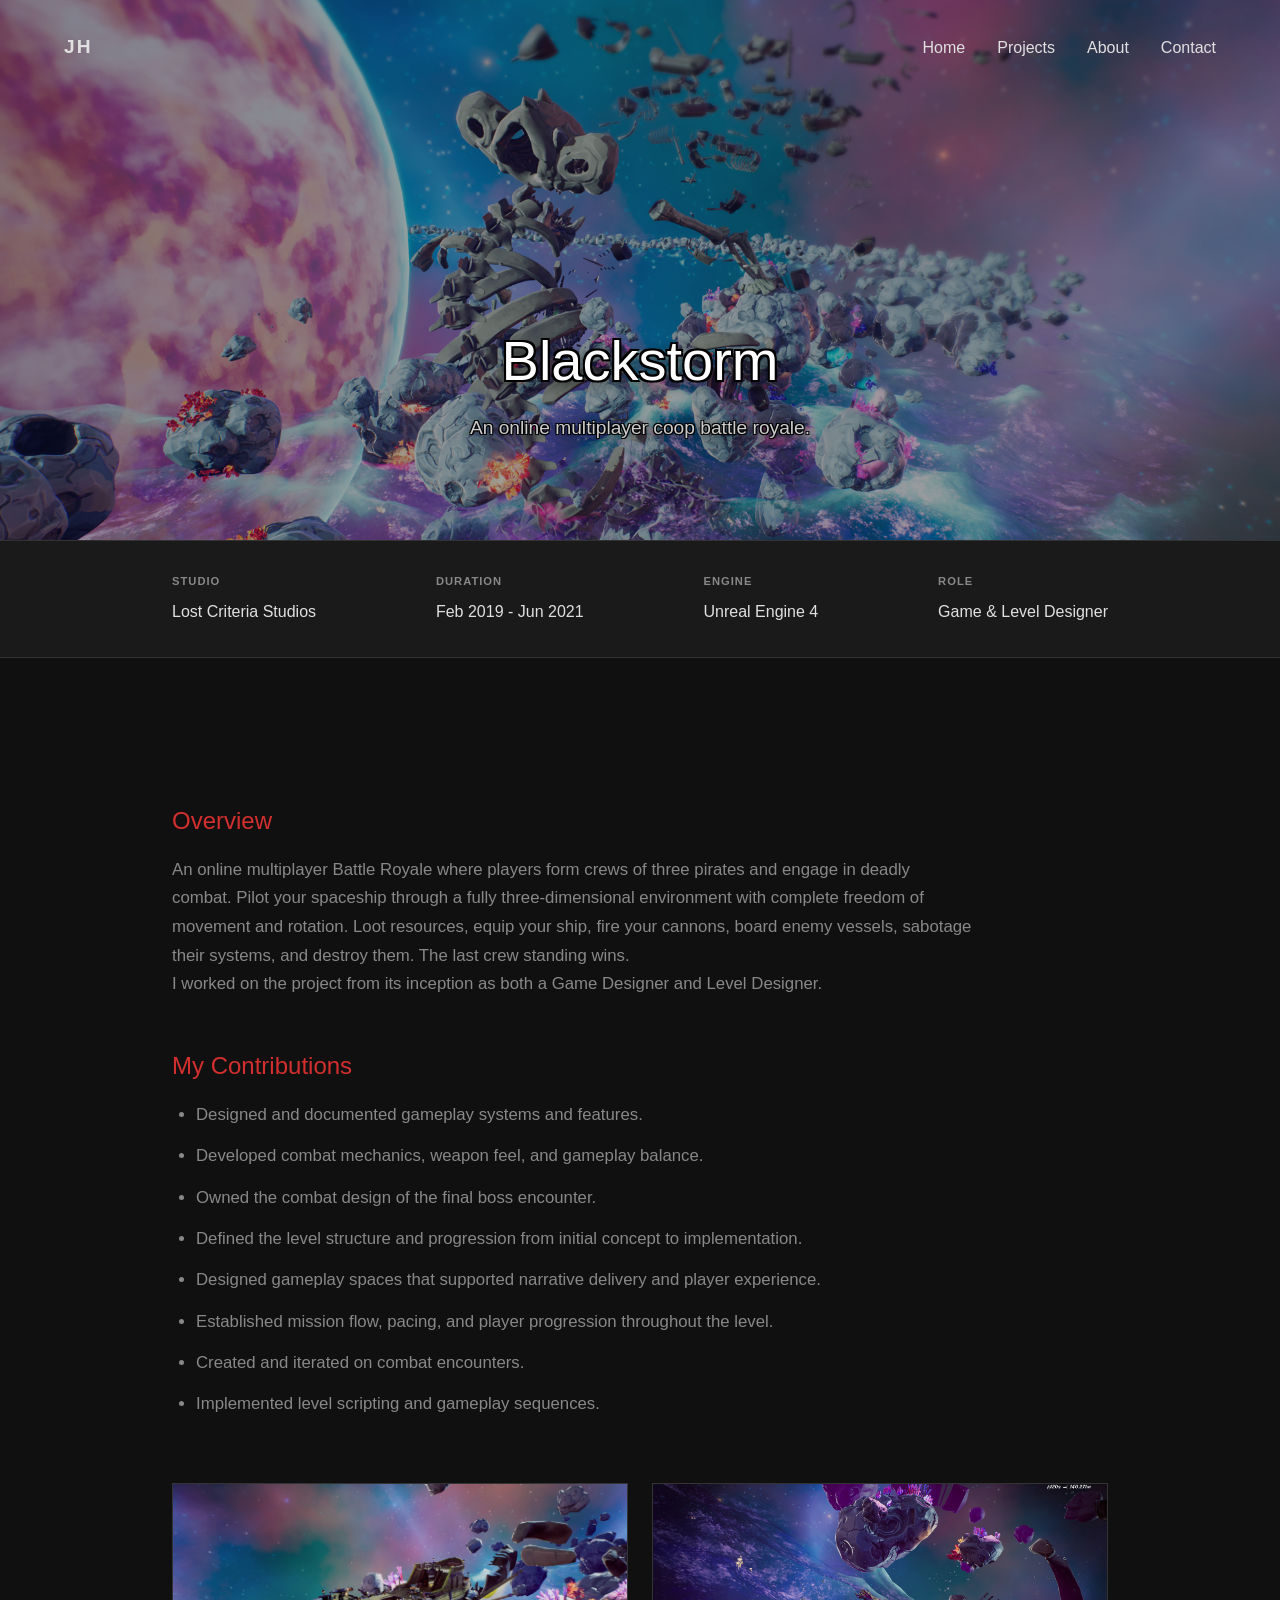
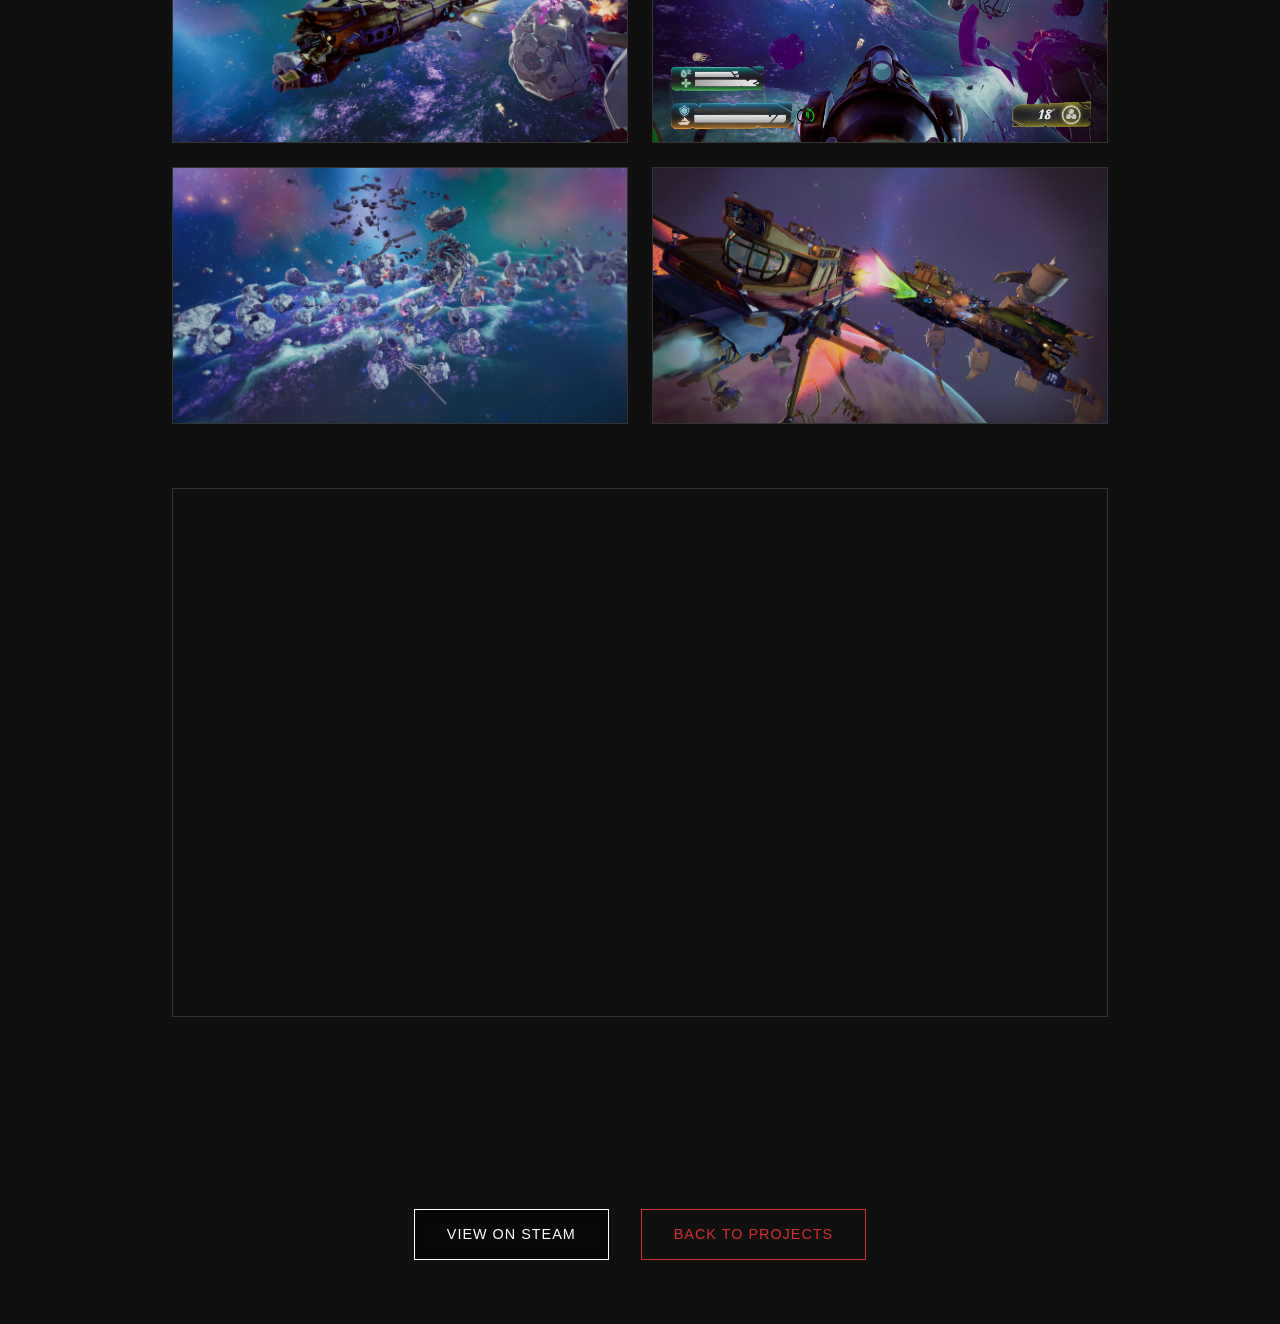
==== blackstorm.html @ 73500da4 "Update blackstorm.html" ====
<!DOCTYPE html>
<html lang="en">
<head>
    <meta charset="UTF-8">
    <meta name="viewport" content="width=device-width, initial-scale=1.0">
    <title>Blackstorm | Juan Hidalgo</title>
    <link rel="stylesheet" href="css/style.css">
    <style>
        /* Correcciones Nav en proyectos */
        .project-navbar { background: transparent; backdrop-filter: none; }
        .project-navbar.scrolled { background: rgba(16, 16, 16, 0.9); backdrop-filter: blur(10px); }

       /* Hero con Imagen de Fondo (Alineado Abajo) */
        .project-hero { 
            position: relative;
            height: 60vh;
            display: flex;
            align-items: flex-end; /* Lo alinea hacia abajo */
            justify-content: center;
            text-align: center;
            padding-bottom: 4rem; /* Separación desde el borde inferior */
            background-size: cover;
            background-position: center;
            background-repeat: no-repeat;
        }
        
        .image-overlay {
            position: absolute;
            top: 0;
            left: 0;
            width: 100%;
            height: 100%;
            background-color: rgba(16, 16, 16, 0.4); /* He bajado la oscuridad para ver mejor la foto */
            z-index: 1;
        }
        
        .hero-content-project {
            position: relative;
            z-index: 2; 
        }
        
        /* Título Gigante con Outline Negro */
        .hero-content-project h1 { 
            font-size: 5rem; /* Tamaño ampliado */
            font-weight: 300; 
            margin-bottom: 0.5rem; 
            color: #ffffff;
            /* Efecto outline solido + sombra difuminada */
            text-shadow: 
                -2px -2px 0 #000,  
                 2px -2px 0 #000,
                -2px  2px 0 #000,
                 2px  2px 0 #000,
                 0px  4px 15px rgba(0,0,0,0.8);
        }
        
        .hero-content-project p {
            font-size: 1.3rem;
            color: #e0e0e0;
            margin-bottom: 2rem; /* Espacio para el botón de Steam */
            text-shadow: 
                -1px -1px 0 #000,  
                 1px -1px 0 #000,
                -1px  1px 0 #000,
                 1px  1px 0 #000,
                 0px  2px 10px rgba(0,0,0,0.8);
        }



        .hero-content-project h1 { 
            font-size: 3.5rem; 
            font-weight: 300; 
            margin-bottom: 0.5rem; 
            color: #ffffff;
        }

        .hero-content-project p {
            font-size: 1.2rem;
            color: #cccccc;
        }

        /* Barra de Metadatos (Gris claro) */
        .metadata-bar {
            background-color: var(--bg-card); /* Gris más claro definido en tu CSS principal */
            border-top: 1px solid #333;
            border-bottom: 1px solid #333;
            padding: 2rem 0;
        }

        .meta-grid { 
            display: flex; 
            justify-content: space-between; 
            flex-wrap: wrap; 
            text-align: left;
        }

        .meta-item h6 { 
            color: var(--text-muted); 
            text-transform: uppercase; 
            font-size: 0.7rem; 
            letter-spacing: 1px; 
            margin-bottom: 0.5rem; 
        }

        .meta-item p { 
            font-size: 1rem; 
            color: var(--text-main); 
        }

        /* Área de Contenido (Fondo Oscuro) */
        .project-content {
            background-color: var(--bg-dark); /* Devuelve la oscuridad total */
            padding: 6rem 0;
        }

        .project-content h3 { 
            color: var(--accent-red); 
            margin-top: 3rem; 
            margin-bottom: 1rem; 
            font-size: 1.5rem;
            font-weight: 400;
        }

        .project-content p, .project-content ul {
            color: var(--text-muted);
            font-size: 1.05rem;
            line-height: 1.7;
            max-width: 800px;
        }

        .project-content ul {
            margin-left: 1.5rem;
            margin-bottom: 2rem;
        }

        .project-content li {
            margin-bottom: 0.8rem;
        }
        
        /* Botón de Steam Integrado en la estética */
        .btn-steam {
            display: inline-block;
            background-color: transparent; 
            color: #fff;
            padding: 0.8rem 2rem;
            text-transform: uppercase;
            font-size: 0.9rem;
            letter-spacing: 1px;
            border: 1px solid #ffffff;
            background: rgba(0, 0, 0, 0.5); /* Fondo semitransparente oscuro */
            backdrop-filter: blur(4px);
            transition: all 0.3s ease;
        }
        .btn-steam:hover {
            background-color: #fff;
            color: #000;
        }
        
        /* Galería de 4 imágenes */
        .project-gallery {
            display: grid;
            grid-template-columns: repeat(2, 1fr); /* 2 columnas */
            gap: 1.5rem; /* Espacio entre fotos */
            margin: 4rem 0; /* Separación con el resto del contenido */
        }
        .project-gallery img {
            width: 100%;
            height: 100%;
            object-fit: cover;
            display: block;
        }
        
        /* Contenedor de Video YouTube Universal */
        .responsive-video {
            position: relative;
            padding-bottom: 56.25%; /* Mantiene el aspect ratio 16:9 */
            height: 0;
            overflow: hidden;
            margin-bottom: 2rem;
        }
        .responsive-video iframe {
            position: absolute;
            top: 0;
            left: 0;
            width: 100%;
            height: 100%;
            border: 0;
        }

        /* Marco rojo fino en galería e imágenes */
        .gallery-item {
            position: relative;
            cursor: pointer;
            overflow: hidden;
            border: 1.5px solid #333;
            display: block;
        }
        .gallery-item img {
            width: 100%;
            height: 100%;
            object-fit: cover;
            display: block;
            transition: transform 0.35s ease, filter 0.35s ease;
            filter: brightness(0.9);
        }
        .gallery-item:hover img {
            transform: scale(1.04);
            filter: brightness(1.05);
        }
        .gallery-item .zoom-hint {
            position: absolute;
            bottom: 0; left: 0; right: 0;
            background: linear-gradient(transparent, rgba(0,0,0,0.65));
            color: #fff;
            font-size: 0.75rem;
            letter-spacing: 1px;
            text-transform: uppercase;
            padding: 1.2rem 0.8rem 0.5rem;
            opacity: 0;
            transition: opacity 0.3s;
            pointer-events: none;
        }
        .gallery-item:hover .zoom-hint { opacity: 1; }
        
        /* Marco rojo en el vídeo */
        .responsive-video {
            border: 1.5px solid #333;
        }
        
        /* Lightbox */
        .lightbox-overlay {
            display: none;
            position: fixed;
            inset: 0;
            background: rgba(0,0,0,0.92);
            z-index: 9999;
            align-items: center;
            justify-content: center;
            cursor: zoom-out;
            animation: fadeIn 0.2s ease;
        }
        .lightbox-overlay.active { display: flex; }
        @keyframes fadeIn { from { opacity: 0; } to { opacity: 1; } }
        
        .lightbox-inner {
            position: relative;
            width: 80vw;          /* Ancho fijo */
            height: 80vh;         /* Alto fijo */
            border: 1.5px solid #333;
            cursor: default;
        }
        .lightbox-inner img {
            display: block;
            width: 100%;
            height: 100%;
            object-fit: contain;  /* Se adapta sin deformarse */
        }
        .lightbox-close {
            position: absolute;
            top: -18px; right: -18px;
            width: 36px; height: 36px;
            background: #333;
            color: #fff;
            border: none;
            font-size: 1.1rem;
            cursor: pointer;
            display: flex; align-items: center; justify-content: center;
        }
        .lightbox-close:hover { background: #e74c3c; }
        .lightbox-nav {
            position: absolute;
            top: 50%; transform: translateY(-50%);
            background: rgba(50,50,50,0.8);
            color: #fff;
            border: none;
            width: 40px; height: 60px;
            font-size: 1.3rem;
            cursor: pointer;
            display: flex; align-items: center; justify-content: center;
            transition: background 0.2s;
        }
        .lightbox-nav:hover { background: #c0392b; }
        .lightbox-prev { left: -50px; }
        .lightbox-next { right: -50px; }
        .lightbox-counter {
            position: absolute;
            bottom: -28px; left: 0; right: 0;
            text-align: center;
            color: #888;
            font-size: 0.78rem;
            letter-spacing: 1px;
            text-transform: uppercase;
        }

        /* Agrupación de botones al final del proyecto */
        .project-footer-links {
            display: flex;
            justify-content: center;
            gap: 2rem;
            flex-wrap: wrap; /* En móviles se pondrán uno encima del otro si no caben */
        }

        
        /* Modificación para móviles */
        @media (max-width: 768px) {
            .hero-content-project h1 { 
                font-size: 3rem; 
            }
            .project-gallery { 
                grid-template-columns: 1fr; /* 1 foto por fila en el móvil */
            }
        }

        
    </style>
</head>

    
<body>

    <!-- Navegación (Subpáginas de Proyecto) -->
    <nav class="navbar project-navbar">
        <div class="logo">JH</div>
        <ul class="nav-links">
            <li><a href="index.html#home">Home</a></li>
            <li><a href="index.html#projects">Projects</a></li>
            <li><a href="index.html#about">About</a></li>
            <li><a href="index.html#contact">Contact</a></li>
        </ul>
    </nav>

        <!-- Cabecera de Proyecto con Imagen de Fondo -->
    <header class="project-hero" style="background-image: url('images/BS-Main.webp');">
        <div class="image-overlay"></div>
        
        <div class="container hero-content-project">
            <h1>Blackstorm</h1>
            <p>An online multiplayer coop battle royale.</p>
        </div>
    </header>


    <!-- Caja de Metadatos (Gris claro) -->
    <div class="metadata-bar">
        <div class="container meta-grid">
            <div class="meta-item">
                <h6>Studio</h6>
                <p>Lost Criteria Studios</p> <!-- Cambiar -->
            </div>
            <div class="meta-item">
                <h6>Duration</h6>
                <p>Feb 2019 - Jun 2021</p> <!-- Cambiar -->
            </div>
            <div class="meta-item">
                <h6>Engine</h6>
                <p>Unreal Engine 4</p> <!-- Cambiar -->
            </div>
            <div class="meta-item">
                <h6>Role</h6>
                <p>Game & Level Designer</p>
            </div>
        </div>
    </div>

    <!-- Contenido Oscuro -->
    <section class="project-content">
        <div class="container">
            <h3>Overview</h3>
            <p>An online multiplayer Battle Royale where players form crews of three pirates and engage in deadly combat. Pilot your spaceship through a fully three-dimensional environment with complete freedom of movement and rotation. Loot resources, equip your ship, fire your cannons, board enemy vessels, sabotage their systems, and destroy them. The last crew standing wins.</p>
            <p>I worked on the project from its inception as both a Game Designer and Level Designer.</p>
          
            <h3>My Contributions</h3>
            <ul>
                <li>Designed and documented gameplay systems and features.</li>
                <li>Developed combat mechanics, weapon feel, and gameplay balance.</li>
                <li>Owned the combat design of the final boss encounter.</li>
                <li>Defined the level structure and progression from initial concept to implementation.</li>
                <li>Designed gameplay spaces that supported narrative delivery and player experience.</li>
                <li>Established mission flow, pacing, and player progression throughout the level.</li>
                <li>Created and iterated on combat encounters.</li>
                <li>Implemented level scripting and gameplay sequences.</li>
            </ul>
        <!-- Galería de 4 imágenes -->
        <div class="project-gallery">
            <div class="gallery-item" onclick="openLightbox(0)">
                <img src="images/BS-1.jpg" alt="Screenshot 1">
                <div class="zoom-hint">Click to expand</div>
            </div>
            <div class="gallery-item" onclick="openLightbox(1)">
                <img src="images/BS-2.jpg" alt="Screenshot 2">
                <div class="zoom-hint">Click to expand</div>
            </div>
            <div class="gallery-item" onclick="openLightbox(2)">
                <img src="images/BS-3.jpg" alt="Screenshot 3">
                <div class="zoom-hint">Click to expand</div>
            </div>
            <div class="gallery-item" onclick="openLightbox(3)">
                <img src="images/BS-4.jpg" alt="Screenshot 4">
                <div class="zoom-hint">Click to expand</div>
            </div>
        </div>            

            
            <!-- Video Responsive de YouTube -->
            <div class="responsive-video">
                <!-- Sustituye la URL en "src" por el enlace "Embed" de tu video de YouTube -->
                <iframe src="https://www.youtube.com/embed/UVzsiReOlKk" title="YouTube video player" allow="accelerometer; autoplay; clipboard-write; encrypted-media; gyroscope; picture-in-picture" allowfullscreen></iframe>
            </div>
        </div>
    </section>

        <!-- Footer rápido y Botón de Steam -->
    <section class="contact" style="padding: 4rem 0;">
        <div class="container project-footer-links">
            <a href="[store.steampowered.com](https://store.steampowered.com/app/ID_DEL_JUEGO)" target="_blank" class="btn-steam">View on Steam</a>
            <a href="index.html#projects" class="btn-primary">Back to Projects</a>
        </div>
    </section>

    
    <div class="lightbox-overlay" id="lightbox" onclick="closeLightboxOnBg(event)">
        <div class="lightbox-inner" id="lightbox-inner">
            <button class="lightbox-close" onclick="closeLightbox()">✕</button>
            <button class="lightbox-nav lightbox-prev" onclick="changeImage(-1)">‹</button>
            <img id="lightbox-img" src="" alt="">
            <button class="lightbox-nav lightbox-next" onclick="changeImage(1)">›</button>
            <div class="lightbox-counter" id="lightbox-counter"></div>
        </div>
    </div>
    
    <script>
    const images = [
        'images/BS-1.jpg',
        'images/BS-2.jpg',
        'images/BS-6.webp',
        'images/BS-4.jpg'
    ];
    let current = 0;
    
    function openLightbox(i) {
        current = i;
        document.getElementById('lightbox-img').src = images[i];
        updateCounter();
        document.getElementById('lightbox').classList.add('active');
        document.body.style.overflow = 'hidden';
    }
    function closeLightbox() {
        document.getElementById('lightbox').classList.remove('active');
        document.body.style.overflow = '';
    }
    function closeLightboxOnBg(e) {
        if (e.target === document.getElementById('lightbox')) closeLightbox();
    }
    function changeImage(dir) {
        current = (current + dir + images.length) % images.length;
        document.getElementById('lightbox-img').src = images[current];
        updateCounter();
    }
    function updateCounter() {
        document.getElementById('lightbox-counter').textContent = (current + 1) + ' / ' + images.length;
    }
    document.addEventListener('keydown', e => {
        if (!document.getElementById('lightbox').classList.contains('active')) return;
        if (e.key === 'Escape') closeLightbox();
        if (e.key === 'ArrowRight') changeImage(1);
        if (e.key === 'ArrowLeft') changeImage(-1);
    });
    </script>
    
</body>

</html>
---- css/style.css ----
::selection {
    background-color: #B71C1C;
    color: #fff;
}

:root {
    --bg-dark: #101010;
    --bg-card: #1A1A1A;
    --text-main: #E0E0E0;
    --text-muted: #888888;
    --accent-red: #D32F2F;
    --font-main: 'Inter', sans-serif;
}

* {
    margin: 0;
    padding: 0;
    box-sizing: border-box;
    scroll-behavior: smooth;
}

body {
    background-color: var(--bg-dark);
    color: var(--text-main);
    font-family: var(--font-main);
    line-height: 1.6;
    overflow-x: hidden;
}

.container {
    max-width: 1000px;
    margin: 0 auto;
    padding: 0 2rem;
}

/* Typography elements */
.accent { color: var(--accent-red); }
a { text-decoration: none; color: inherit; transition: color 0.3s ease; }

/* Navigation */
.navbar {
    display: flex;
    justify-content: space-between;
    align-items: center;
    padding: 2rem 4rem;
    position: fixed;
    width: 100%;
    top: 0;
    background: rgba(16, 16, 16, 0.9);
    backdrop-filter: blur(10px);
    z-index: 100;
}
.logo { font-weight: 600; font-size: 1.2rem; letter-spacing: 2px;}
.nav-links { display: flex; list-style: none; gap: 2rem; }
.nav-links a:hover, .cv-link { color: var(--accent-red); }

/* Hero */
.hero {
    height: 100vh;
    display: flex;
    align-items: center;
    justify-content: center;
    text-align: center;
}
.hero h1 { 
    font-size: 4rem; 
    font-weight: 300; 
    letter-spacing: -1px; 
    margin-bottom: 0.5rem;
    opacity: 0;
    animation: fadeUp 1s cubic-bezier(0.2, 0.8, 0.2, 1) forwards;
    animation-delay: 0.2s;
}

.hero h2 { 
    color: var(--text-muted); 
    font-weight: 300; 
    font-size: 1.2rem; 
    margin-bottom: 2rem;
    opacity: 0;
    animation: fadeUp 1s cubic-bezier(0.2, 0.8, 0.2, 1) forwards;
    animation-delay: 0.5s;
}

/* Aprovechamos para animar también el botón */
.hero .btn-primary {
    opacity: 0;
    animation: fadeUp 1s cubic-bezier(0.2, 0.8, 0.2, 1) forwards;
    animation-delay: 0.8s;
}


.btn-primary {
    display: inline-block;
    padding: 0.8rem 2rem;
    background-color: transparent;
    border: 1px solid var(--accent-red);
    color: var(--accent-red);
    text-transform: uppercase;
    font-size: 0.9rem;
    letter-spacing: 1px;
    transition: all 0.3s ease;
}
.btn-primary:hover {
    background-color: var(--accent-red);
    color: #fff;
}

/* Indicador de scroll (Línea roja) */
.scroll-indicator {
    position: absolute;
    bottom: 0;
    left: 50%;
    transform: translateX(-50%);
    width: 2px;
    height: 60px; /* Altura total del contenedor */
    background: transparent;
    overflow: hidden;
}

/* La propia línea moviéndose */
.scroll-indicator::after {
    content: '';
    display: block;
    width: 100%;
    height: 100%;
    background: var(--accent-red);
    animation: flowDown 2s cubic-bezier(0.77, 0, 0.175, 1) infinite;
}

/* Animación de flujo continuo */
@keyframes flowDown {
    0% {
        transform: translateY(-100%);
    }
    100% {
        transform: translateY(100%);
    }
}


/* About */
.about { padding: 8rem 0; margin-top: 2rem; text-align: center; } /* Añade text-align aquí */
.about p {
    font-size: 1.1rem;
    color: var(--text-muted);
    margin-bottom: 1.5rem;
    max-width: 800px;
    margin-left: auto; /* Esto centra el bloque de texto horizontalmente */
    margin-right: auto; /* Esto centra el bloque de texto horizontalmente */
    text-align: justify; /* <- Esto forza el bloque cuadrado perfecto */
}
.about p:hover { color: var(--text-main); transition: color 0.4s ease; }

/* Projects */
.projects { padding: 4rem 0; }
.section-title { font-size: 2rem; font-weight: 300; margin-bottom: 2rem; border-bottom: 1px solid #333; padding-bottom: 1rem;}
.category-title { margin: 3rem 0 1.5rem 0; font-weight: 400; color: var(--text-main); font-size: 1.2rem;}

.filters { display: flex; gap: 1rem; margin-bottom: 2rem; }
.filter-btn {
    background: none;
    border: none;
    color: var(--text-muted);
    cursor: pointer;
    font-size: 0.9rem;
}
.filter-btn.active, .filter-btn:hover { color: var(--accent-red); }

.project-grid {
    display: flex;
    flex-direction: column;
    gap: 5rem; /* Ampliado para separar los conjuntos completos */
}

/* El bloque contenedor que se filtra con JS */
.project-wrapper {
    width: 100%;
}

.project-card {
    background-color: var(--bg-card);
    display: flex;
    flex-direction: column;
    overflow: hidden;
    position: relative;
    border: 1px solid transparent;
    filter: grayscale(100%); 
    transition: all 0.4s ease; 
    width: 100%; 
}

/* Solo la tarjeta recibe el efecto hover */
.project-card:hover {
    filter: grayscale(0%);
    border-color: var(--accent-red);
}

.card-img {
    width: 100%;
    height: 350px;
    object-fit: cover; /* Asegura que la imagen no se deforme */
    display: block;
}

.card-info { 
    padding: 1.5rem 2rem; 
    width: 100%;
    background-color: #151515;
    border-top: 1px solid #222;
}

.card-info h5 { 
    font-size: 1.6rem; 
    font-weight: 300; 
    color: var(--text-main); 
    margin-bottom: 0.2rem;
}

.card-info .role { 
    color: var(--text-muted); 
    font-size: 0.9rem; 
    text-transform: uppercase;
    letter-spacing: 1px;
}

/* La nueva descripción separada debajo de la ficha */
.project-desc {
    padding: 1.5rem 0 0 0; /* Espacio superior para separarla de la ficha */
}

.project-desc p {
    color: var(--text-muted);
    font-size: 1.05rem;
    line-height: 1.6;
    text-align: justify; /* Justificado en bloque */
    margin: 0;
}

/* Contact */
.contact { 
    padding: 10rem 0 8rem 0; 
    text-align: center; 
    position: relative; 
    z-index: 10; 
}
.contact h2 { 
    font-size: 2.5rem; 
    font-weight: 300; 
    margin-bottom: 2rem; 
    color: var(--text-main);
}
.contact-links {
    display: flex;
    justify-content: center;
    gap: 2rem;
}
.accent-link { 
    color: var(--accent-red); 
    font-size: 1.2rem; 
    border-bottom: 1px solid transparent;
    padding-bottom: 0.2rem;
}
.accent-link:hover { 
    border-bottom: 1px solid var(--accent-red); 
}


/* Responsive Update */
@media (max-width: 768px) {
    .card-img {
        height: 220px;
    }
    .card-info {
        padding: 1.2rem;
    }
    .project-desc p {
        text-align: left; /* En móviles el justificado suele crear huecos feos, mejor a la izquierda */
    }
}


/* Animaciones de entrada (Hero) */
@keyframes fadeUp {
    0% {
        opacity: 0;
        transform: translateY(30px);
    }
    100% {
        opacity: 1;
        transform: translateY(0);
    }
}

/* Sistema de partículas y Niebla (Estilo Dark Souls) */
#ash-canvas {
    position: fixed;
    top: 0;
    left: 0;
    width: 100vw;
    height: 100vh;
    z-index: -2; 
    pointer-events: none;
}

/* Elimina el div .fog-overlay del HTML si quieres, ya no hará falta.
   Aplicaremos el efecto de viñeta densa directamente sobre el body */

body {
    background-color: var(--bg-dark);
    color: var(--text-main);
    font-family: var(--font-main);
    line-height: 1.6;
    overflow-x: hidden;
}

#ash-canvas {
    position: fixed;
    top: 0;
    left: 0;
    width: 100vw;
    height: 100vh;
    z-index: -2; 
    pointer-events: none;
}

/* Responsive adicional al final del CSS */
@media (max-width: 768px) {
    .project-card {
        flex-direction: column; /* Volver a poner imagen arriba en móvil */
        height: auto; 
    }
    .card-img.placeholder-img {
        height: 200px;
    }
    .card-info {
        padding: 1.5rem;
    }
}

.fog-overlay {
    position: fixed;
    bottom: 0;
    left: 0;
    width: 100vw;
    height: 100vh;
    z-index: -1;
    pointer-events: none;
    background: 
        /* Halo anaranjado vivo de la hoguera en la base */
        radial-gradient(circle at 50% 100%, rgba(226, 88, 34, 0.15) 0%, transparent 50%),
        /* Niebla asfáltica subiendo desde abajo para tapar el final de la pantalla */
        linear-gradient(to top, var(--bg-dark) 0%, transparent 40%);
}
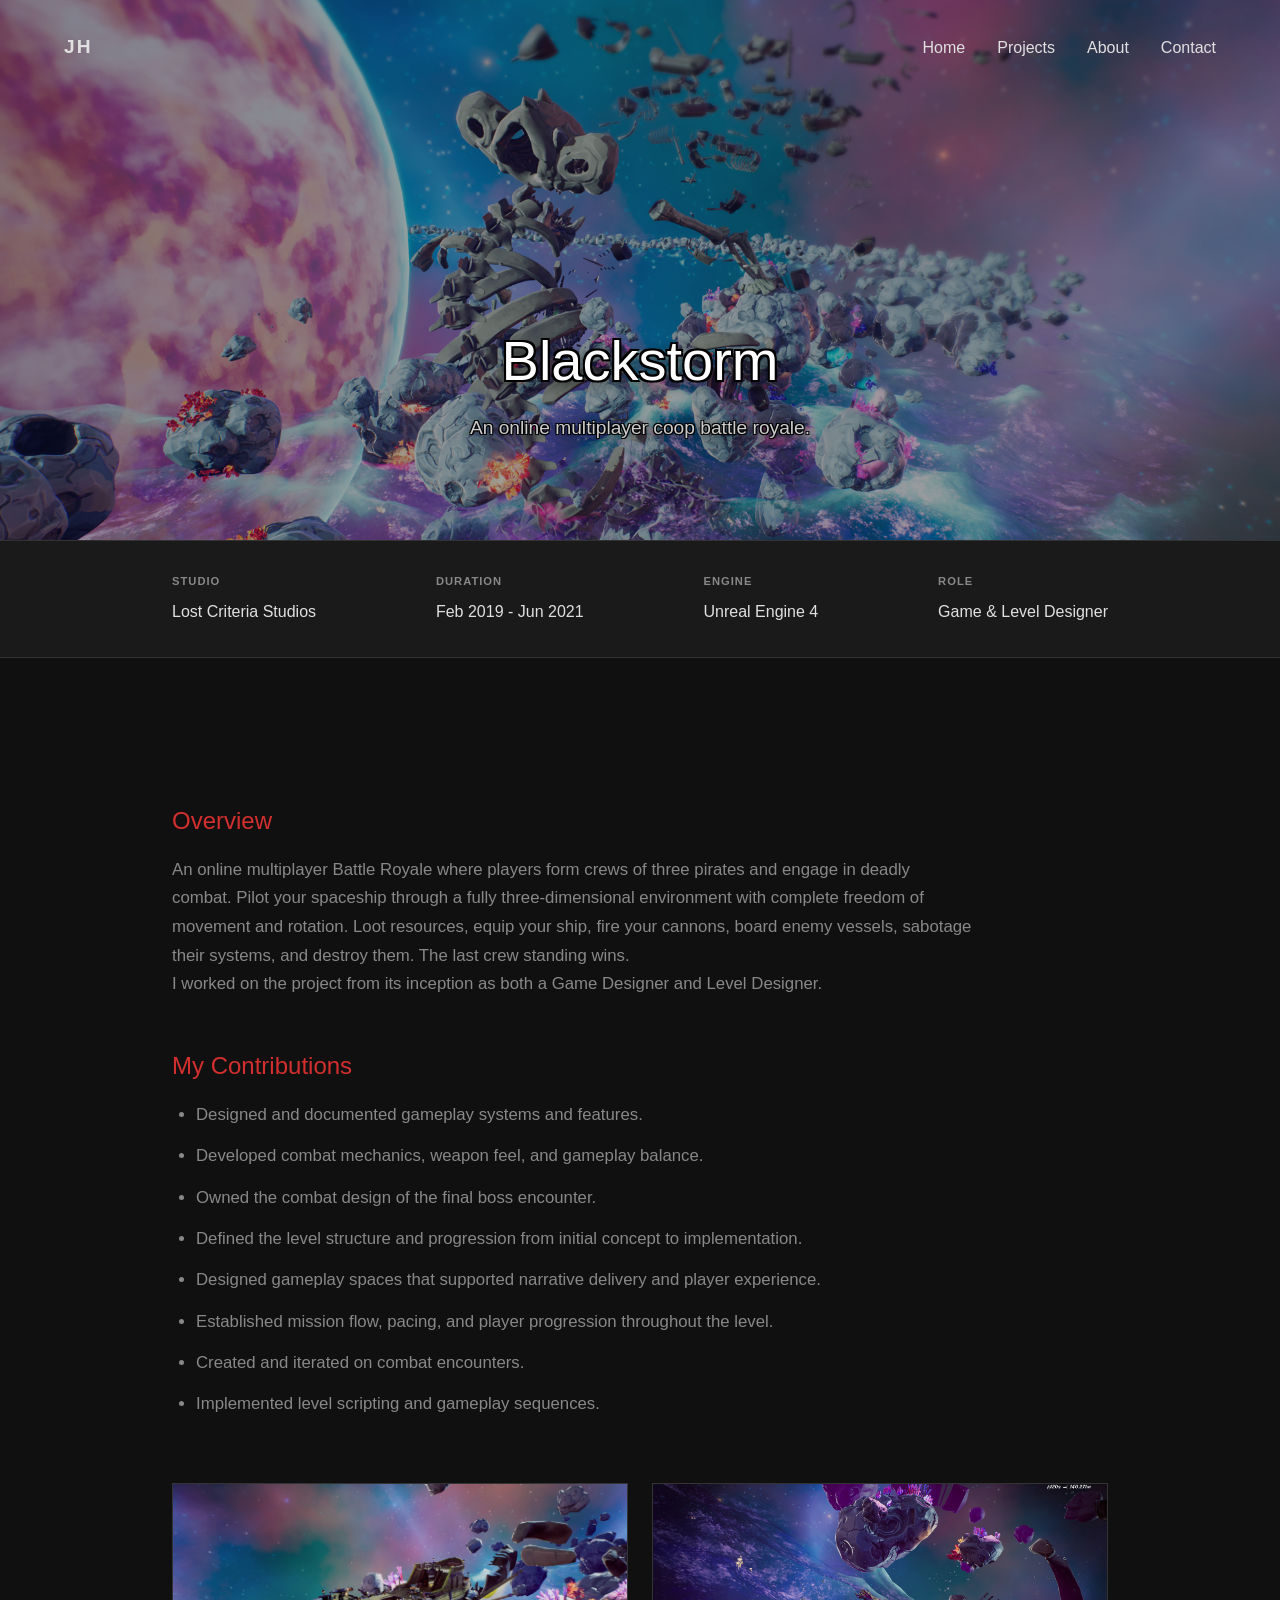
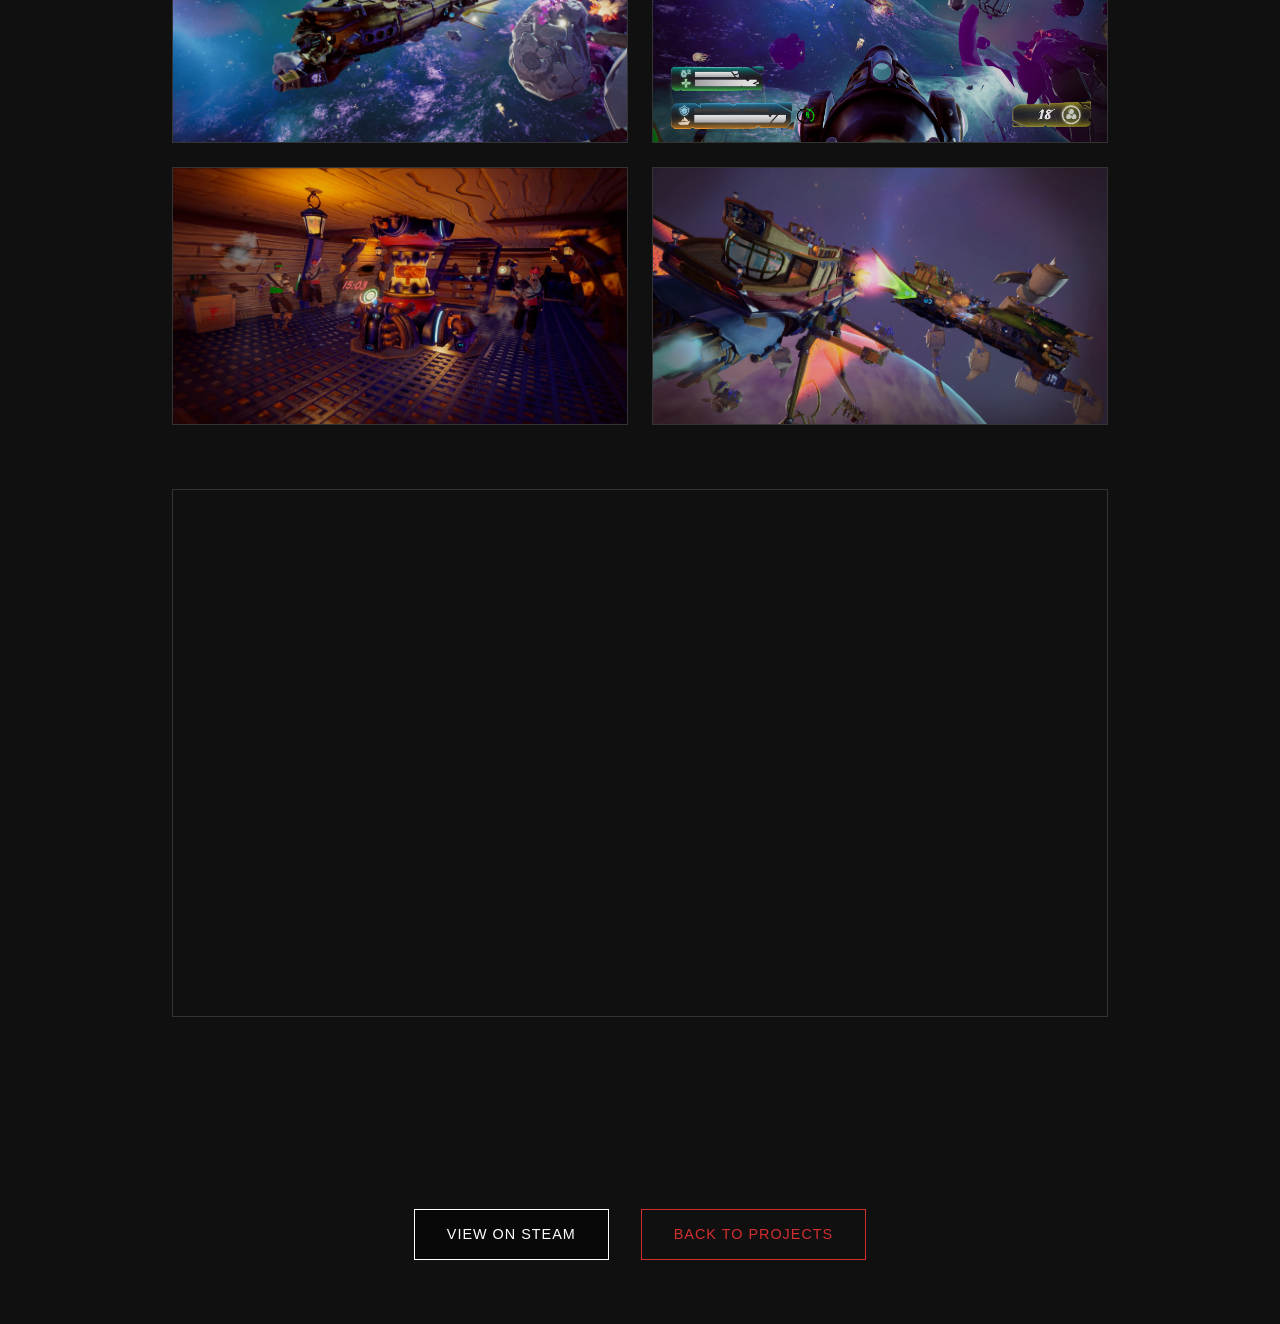
==== commit 82913269: "Update blackstorm.html" ====
--- a/blackstorm.html
+++ b/blackstorm.html
@@ -392,7 +392,7 @@
                 <div class="zoom-hint">Click to expand</div>
             </div>
             <div class="gallery-item" onclick="openLightbox(2)">
-                <img src="images/BS-3.jpg" alt="Screenshot 3">
+                <img src="images/BS-6.jpg" alt="Screenshot 3">
                 <div class="zoom-hint">Click to expand</div>
             </div>
             <div class="gallery-item" onclick="openLightbox(3)">
@@ -433,7 +433,7 @@
     const images = [
         'images/BS-1.jpg',
         'images/BS-2.jpg',
-        'images/BS-6.webp',
+        'images/BS-6.jpg',
         'images/BS-4.jpg'
     ];
     let current = 0;
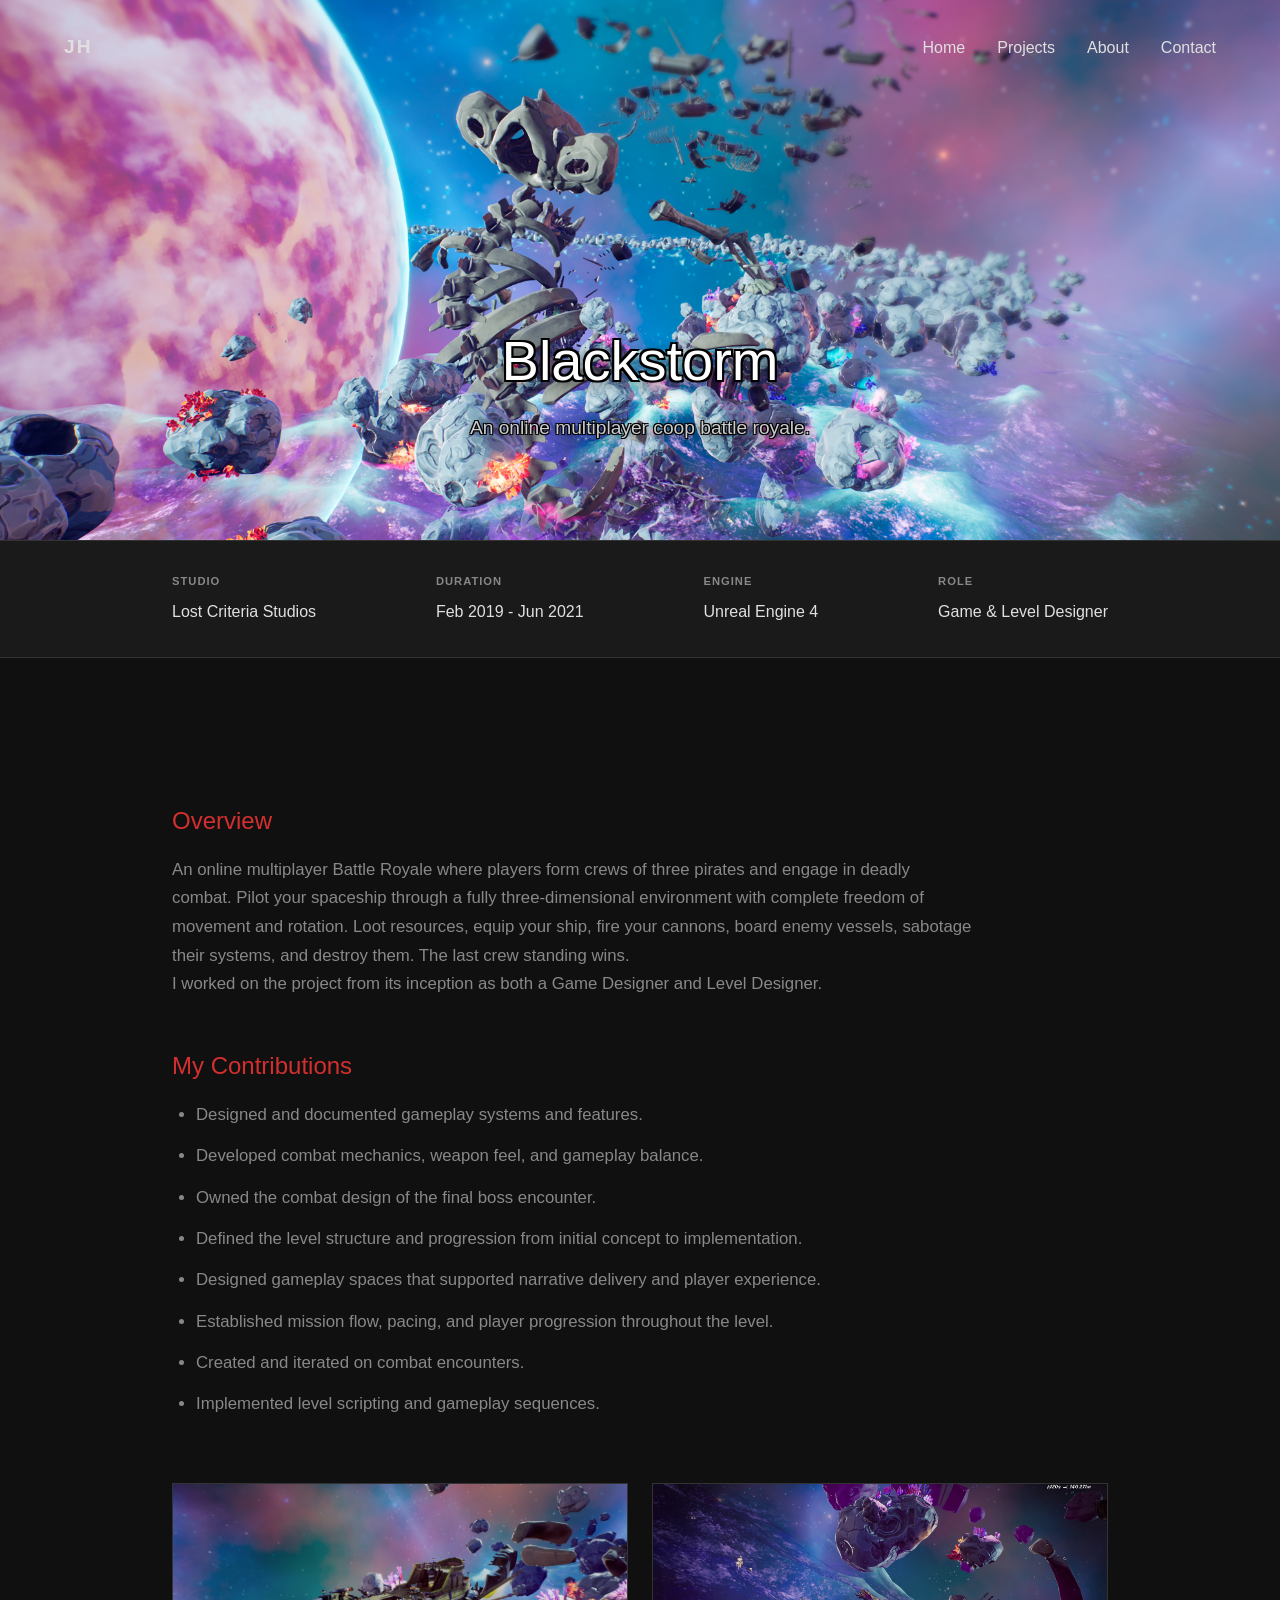
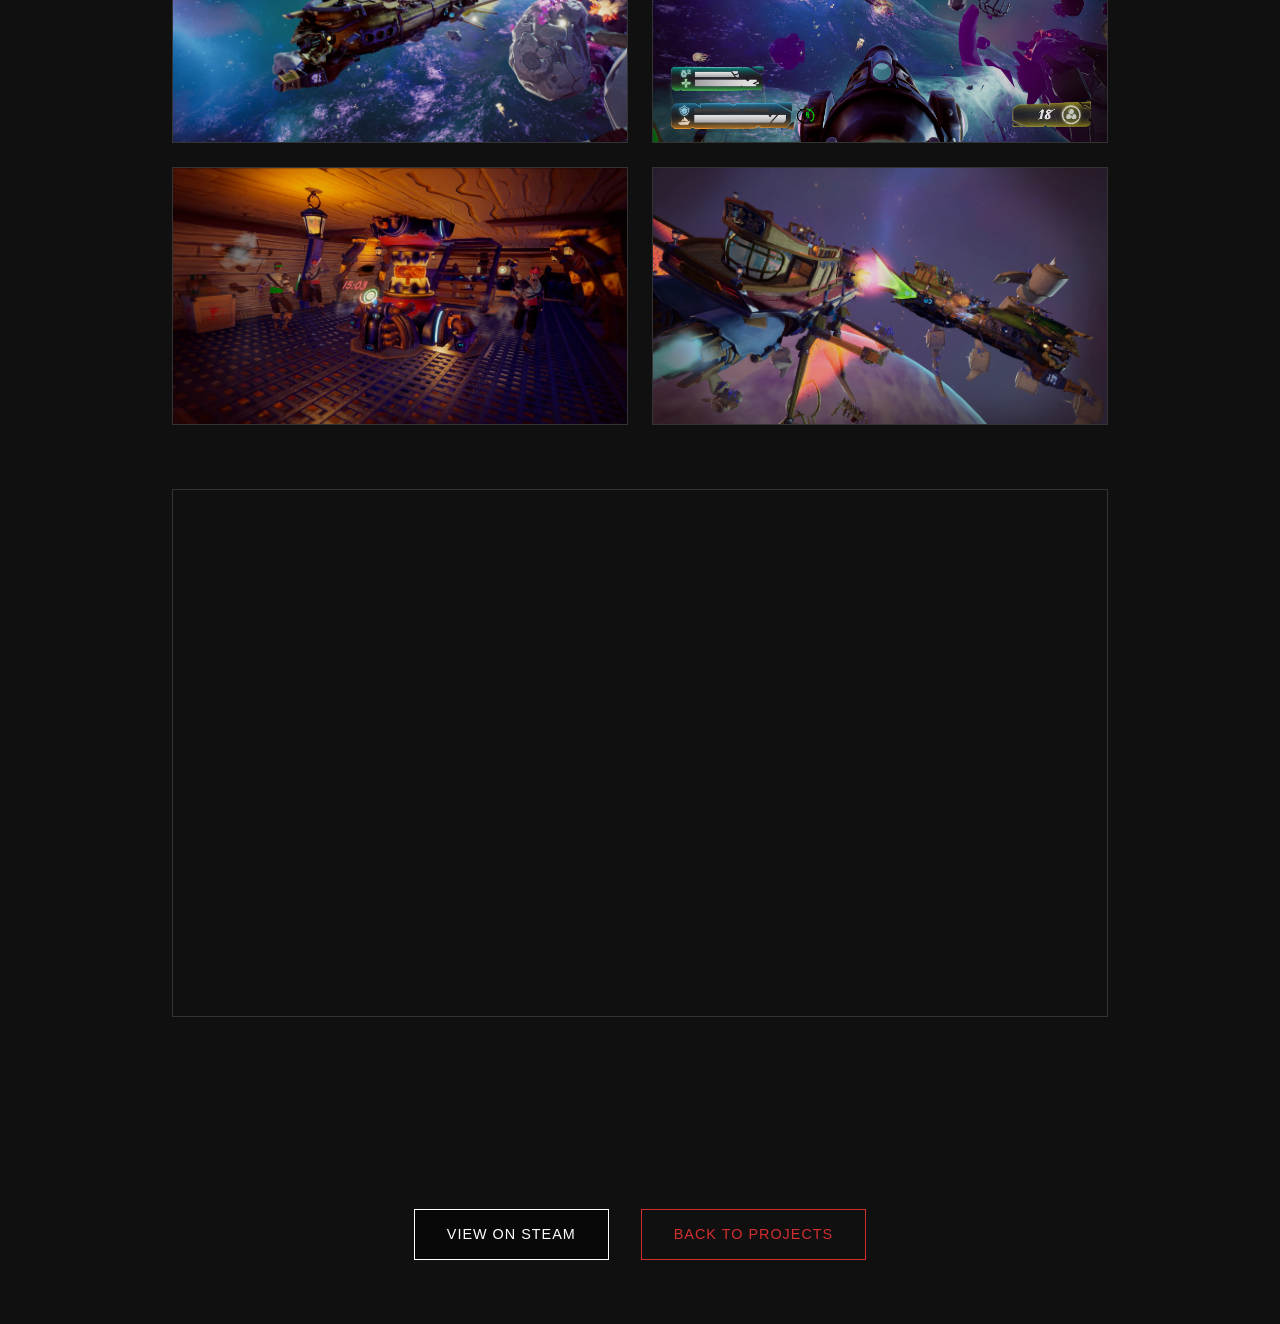
==== commit 8fe48cde: "Update blackstorm.html" ====
--- a/blackstorm.html
+++ b/blackstorm.html
@@ -30,7 +30,7 @@
             left: 0;
             width: 100%;
             height: 100%;
-            background-color: rgba(16, 16, 16, 0.4); /* He bajado la oscuridad para ver mejor la foto */
+            background-color: rgba(16, 16, 16, 0.0); /* He bajado la oscuridad para ver mejor la foto */
             z-index: 1;
         }
         
@@ -413,7 +413,7 @@
         <!-- Footer rápido y Botón de Steam -->
     <section class="contact" style="padding: 4rem 0;">
         <div class="container project-footer-links">
-            <a href="[store.steampowered.com](https://store.steampowered.com/app/ID_DEL_JUEGO)" target="_blank" class="btn-steam">View on Steam</a>
+            <a href="https://store.steampowered.com/app/1315240/Blackstorm/" target="_blank" class="btn-steam">View on Steam</a>
             <a href="index.html#projects" class="btn-primary">Back to Projects</a>
         </div>
     </section>
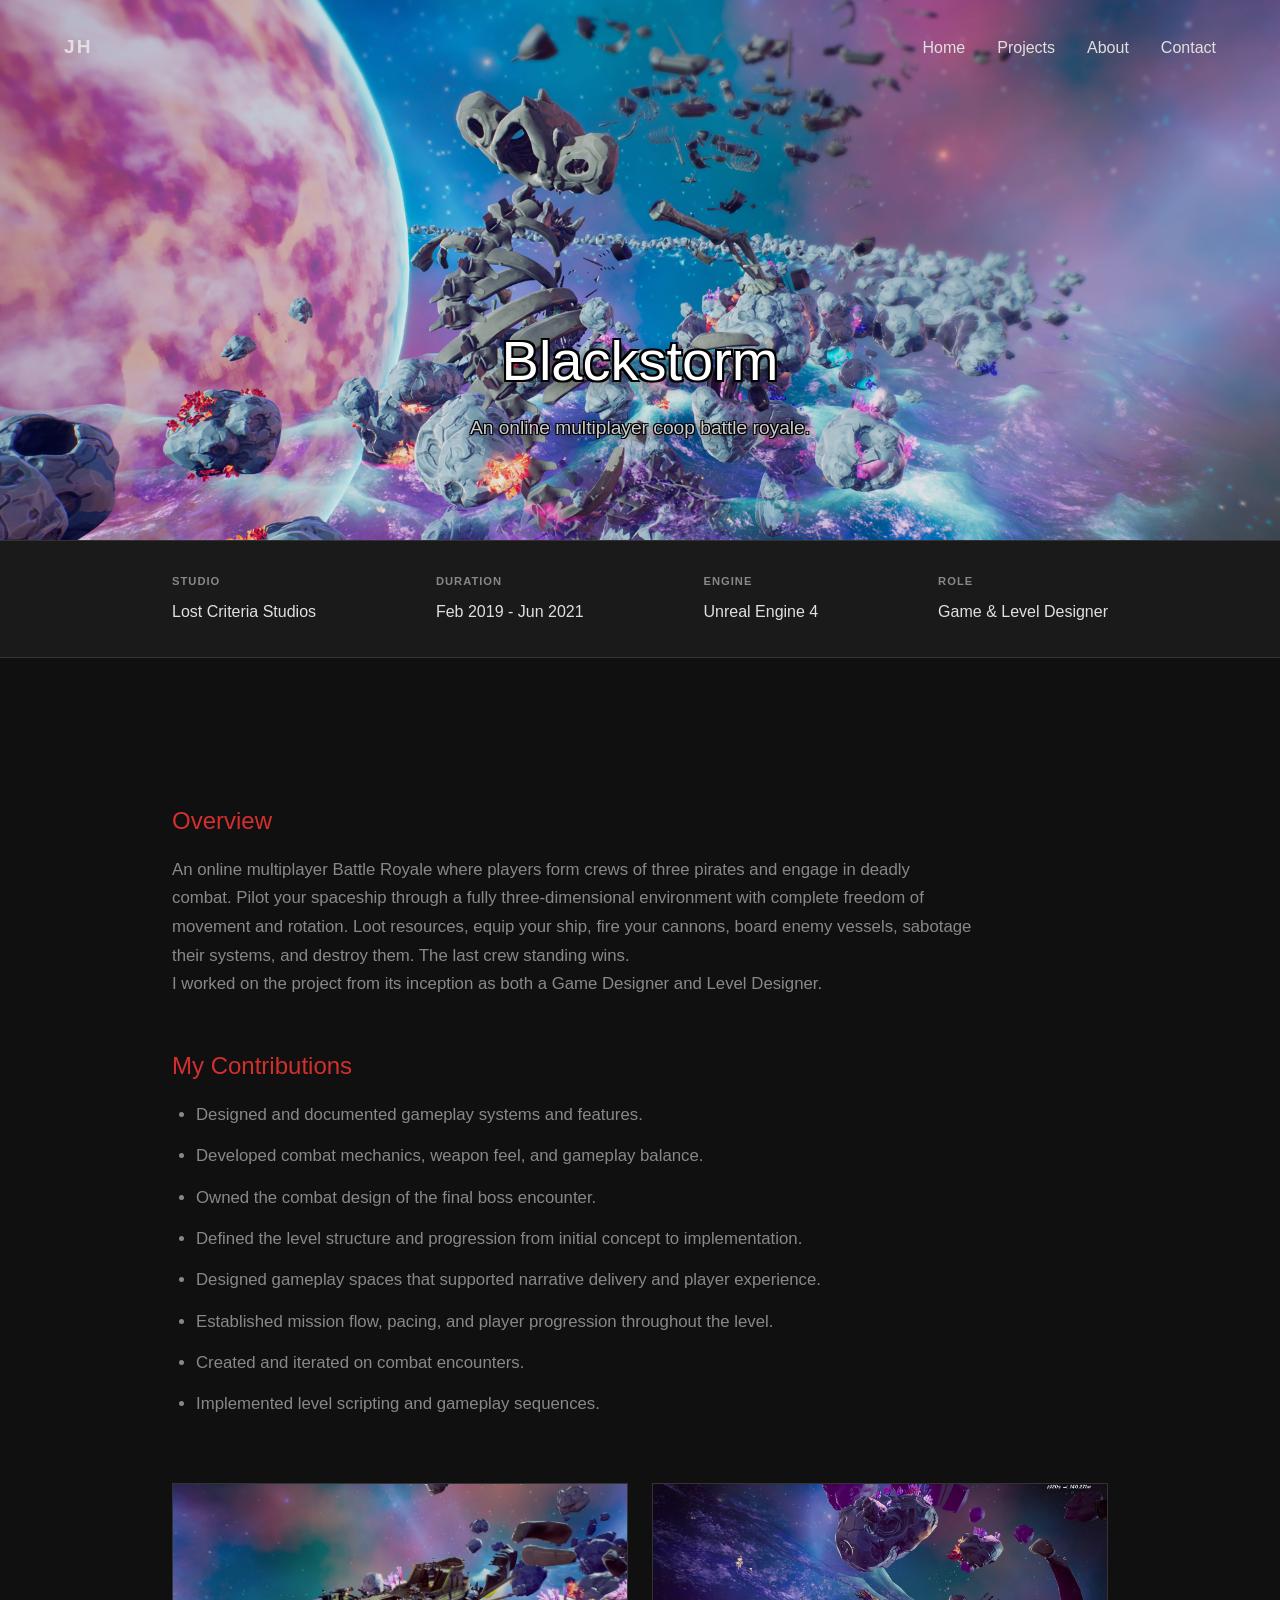
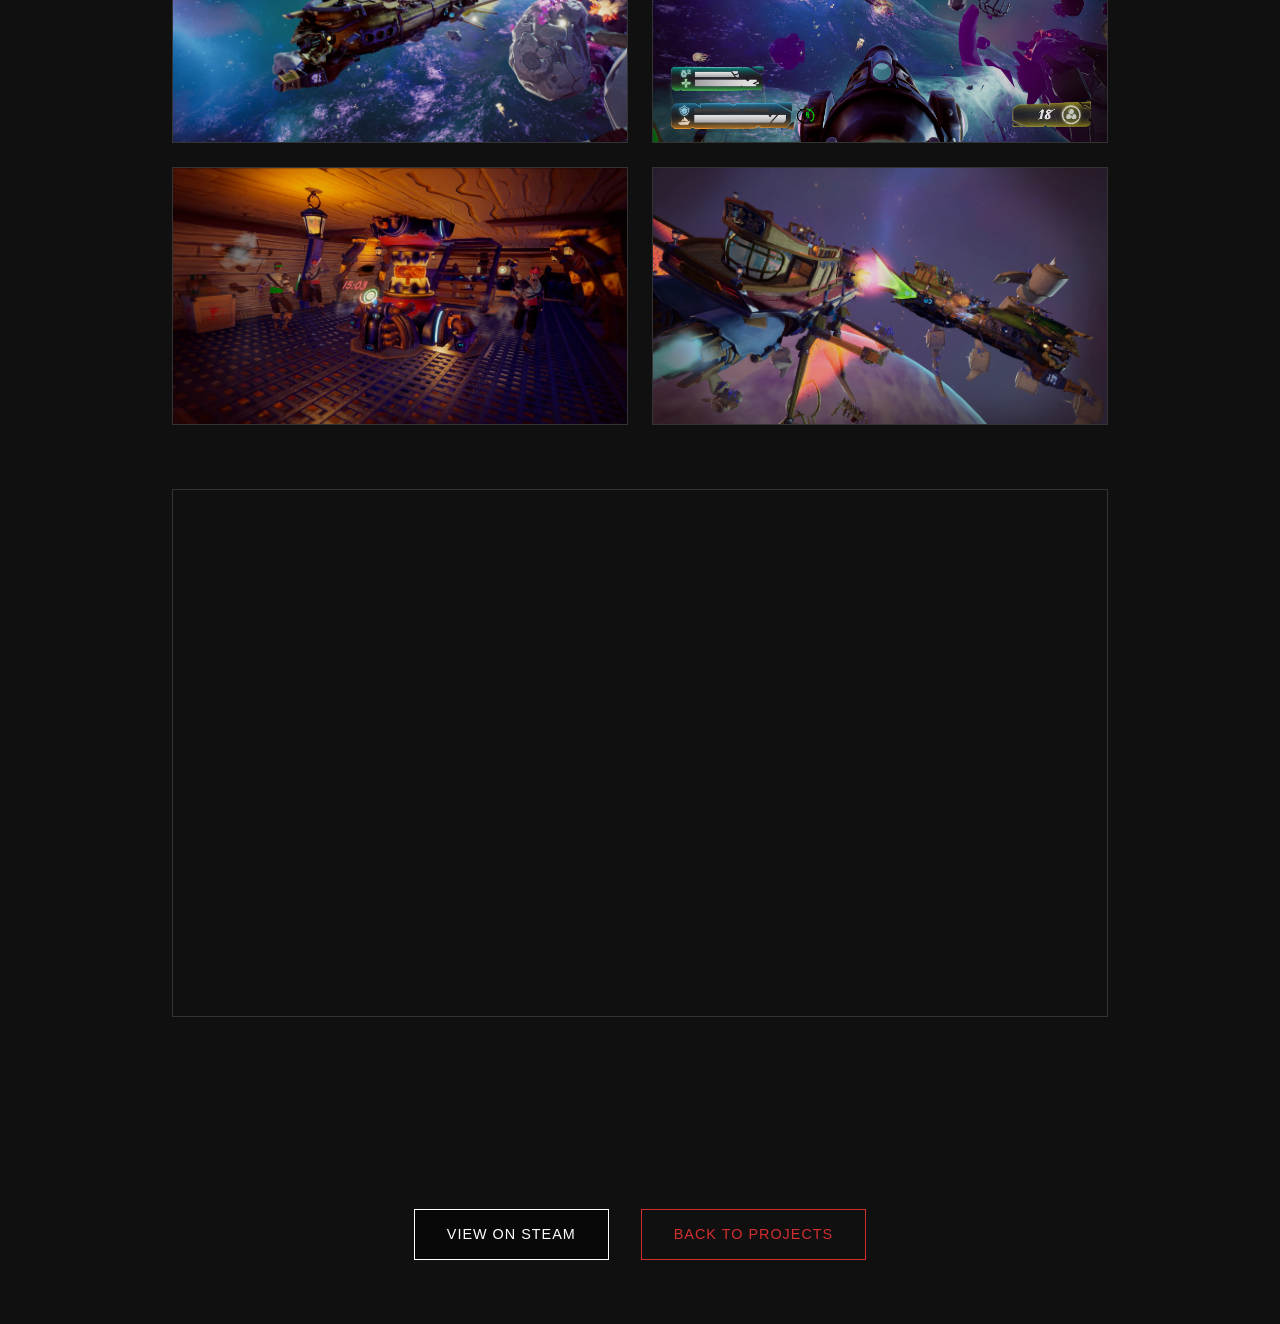
==== commit 70491e4d: "Update blackstorm.html" ====
--- a/blackstorm.html
+++ b/blackstorm.html
@@ -30,7 +30,7 @@
             left: 0;
             width: 100%;
             height: 100%;
-            background-color: rgba(16, 16, 16, 0.0); /* He bajado la oscuridad para ver mejor la foto */
+            background-color: rgba(16, 16, 16, 0.1); /* He bajado la oscuridad para ver mejor la foto */
             z-index: 1;
         }
         
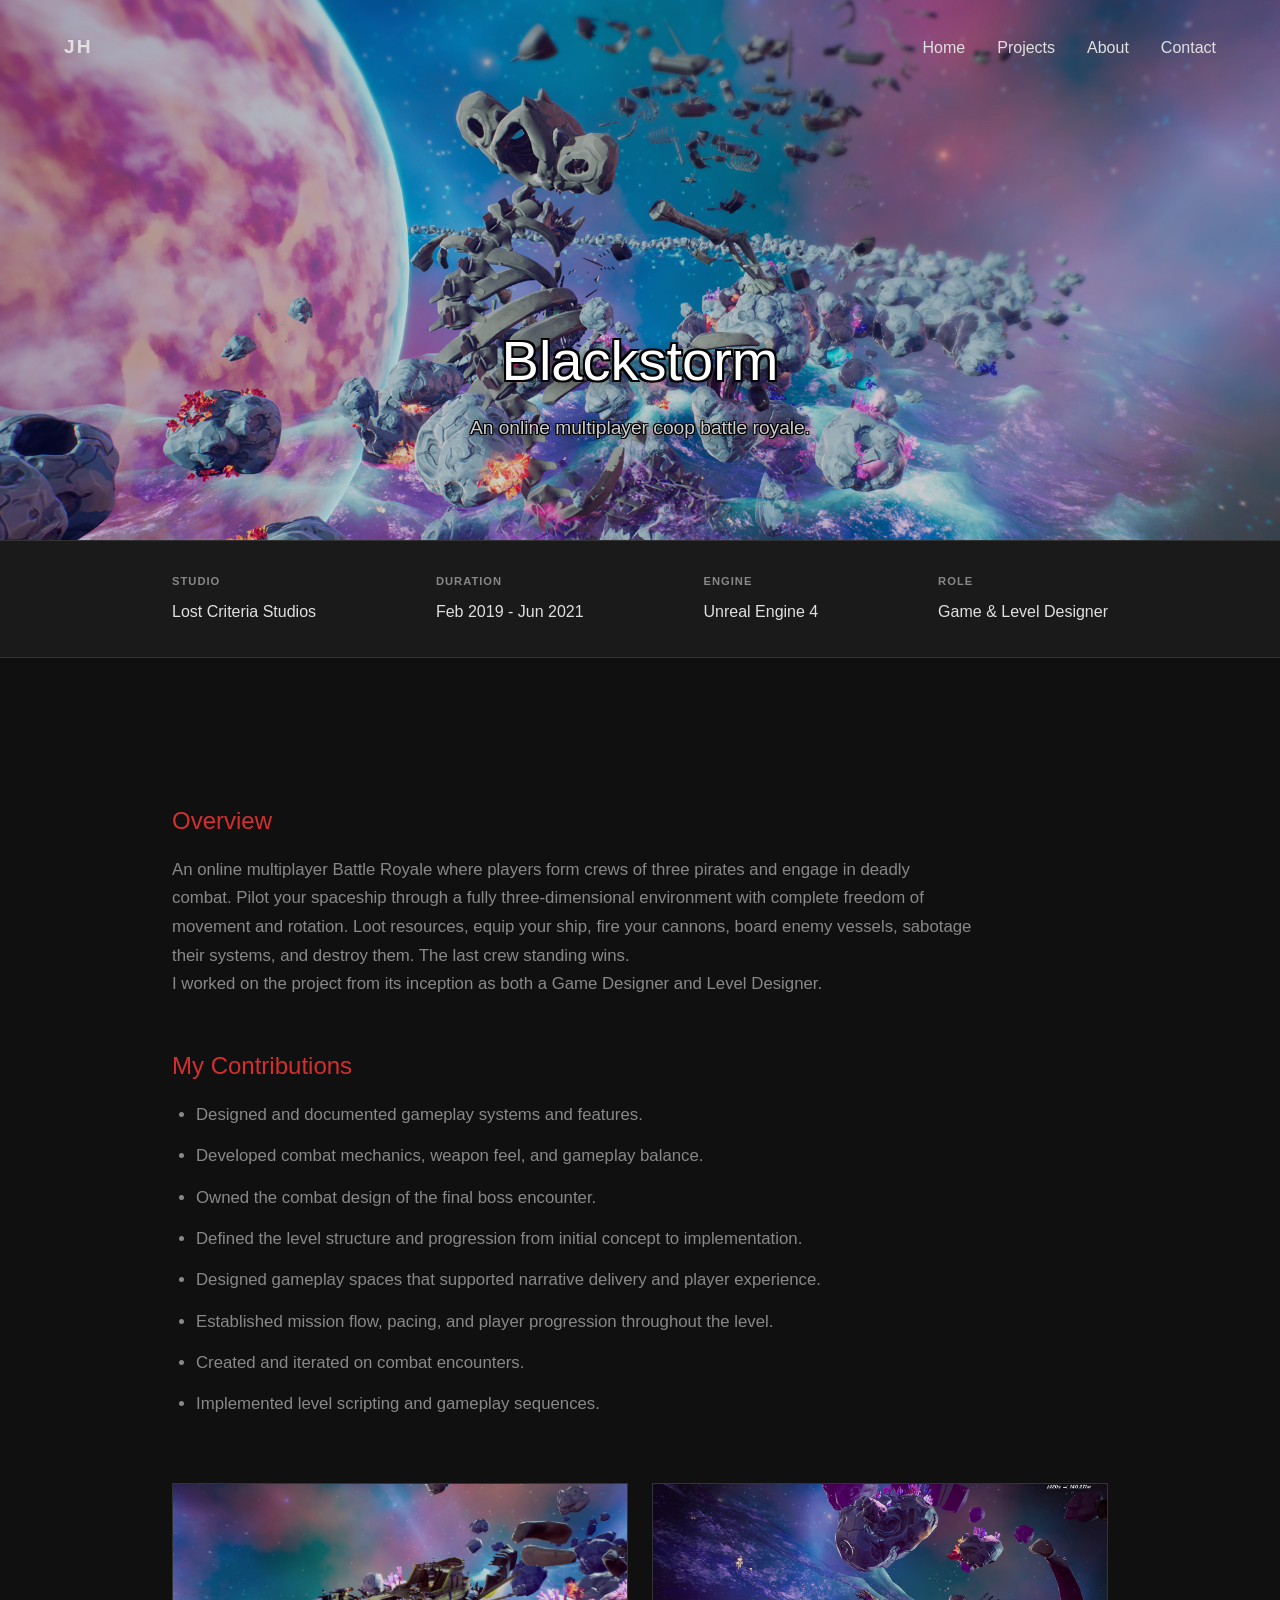
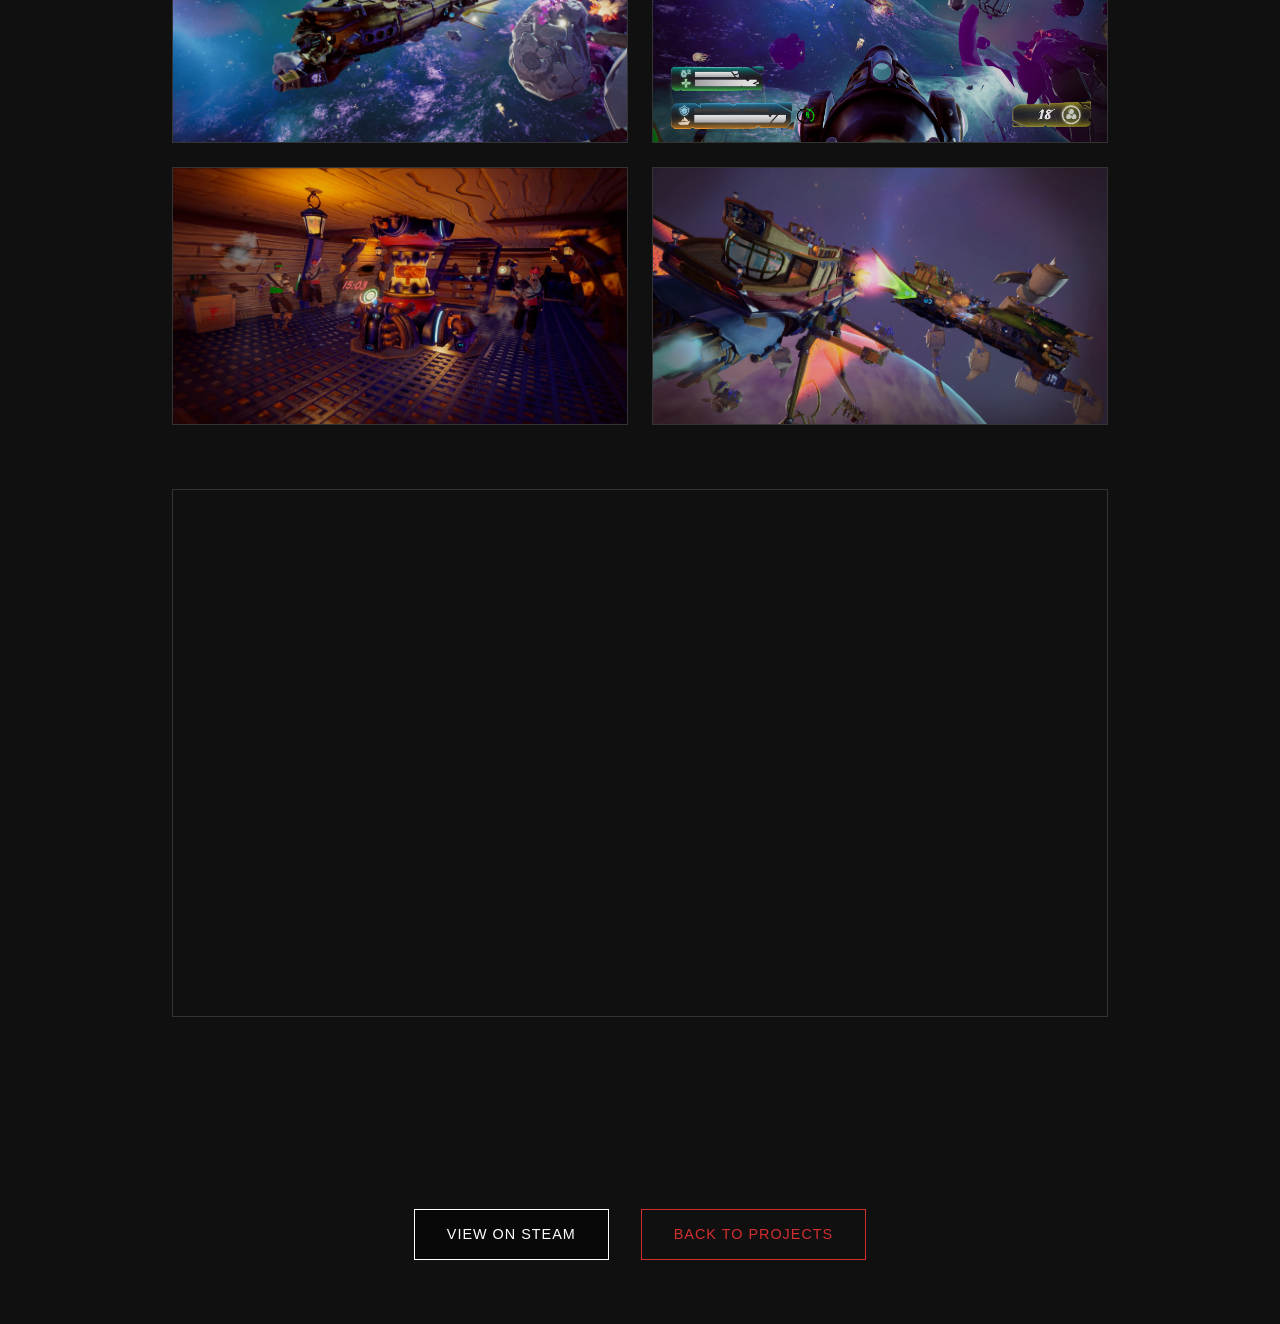
==== commit 2b7b8c2c: "Update blackstorm.html" ====
--- a/blackstorm.html
+++ b/blackstorm.html
@@ -30,7 +30,7 @@
             left: 0;
             width: 100%;
             height: 100%;
-            background-color: rgba(16, 16, 16, 0.1); /* He bajado la oscuridad para ver mejor la foto */
+            background-color: rgba(16, 16, 16, 0.2); /* He bajado la oscuridad para ver mejor la foto */
             z-index: 1;
         }
         
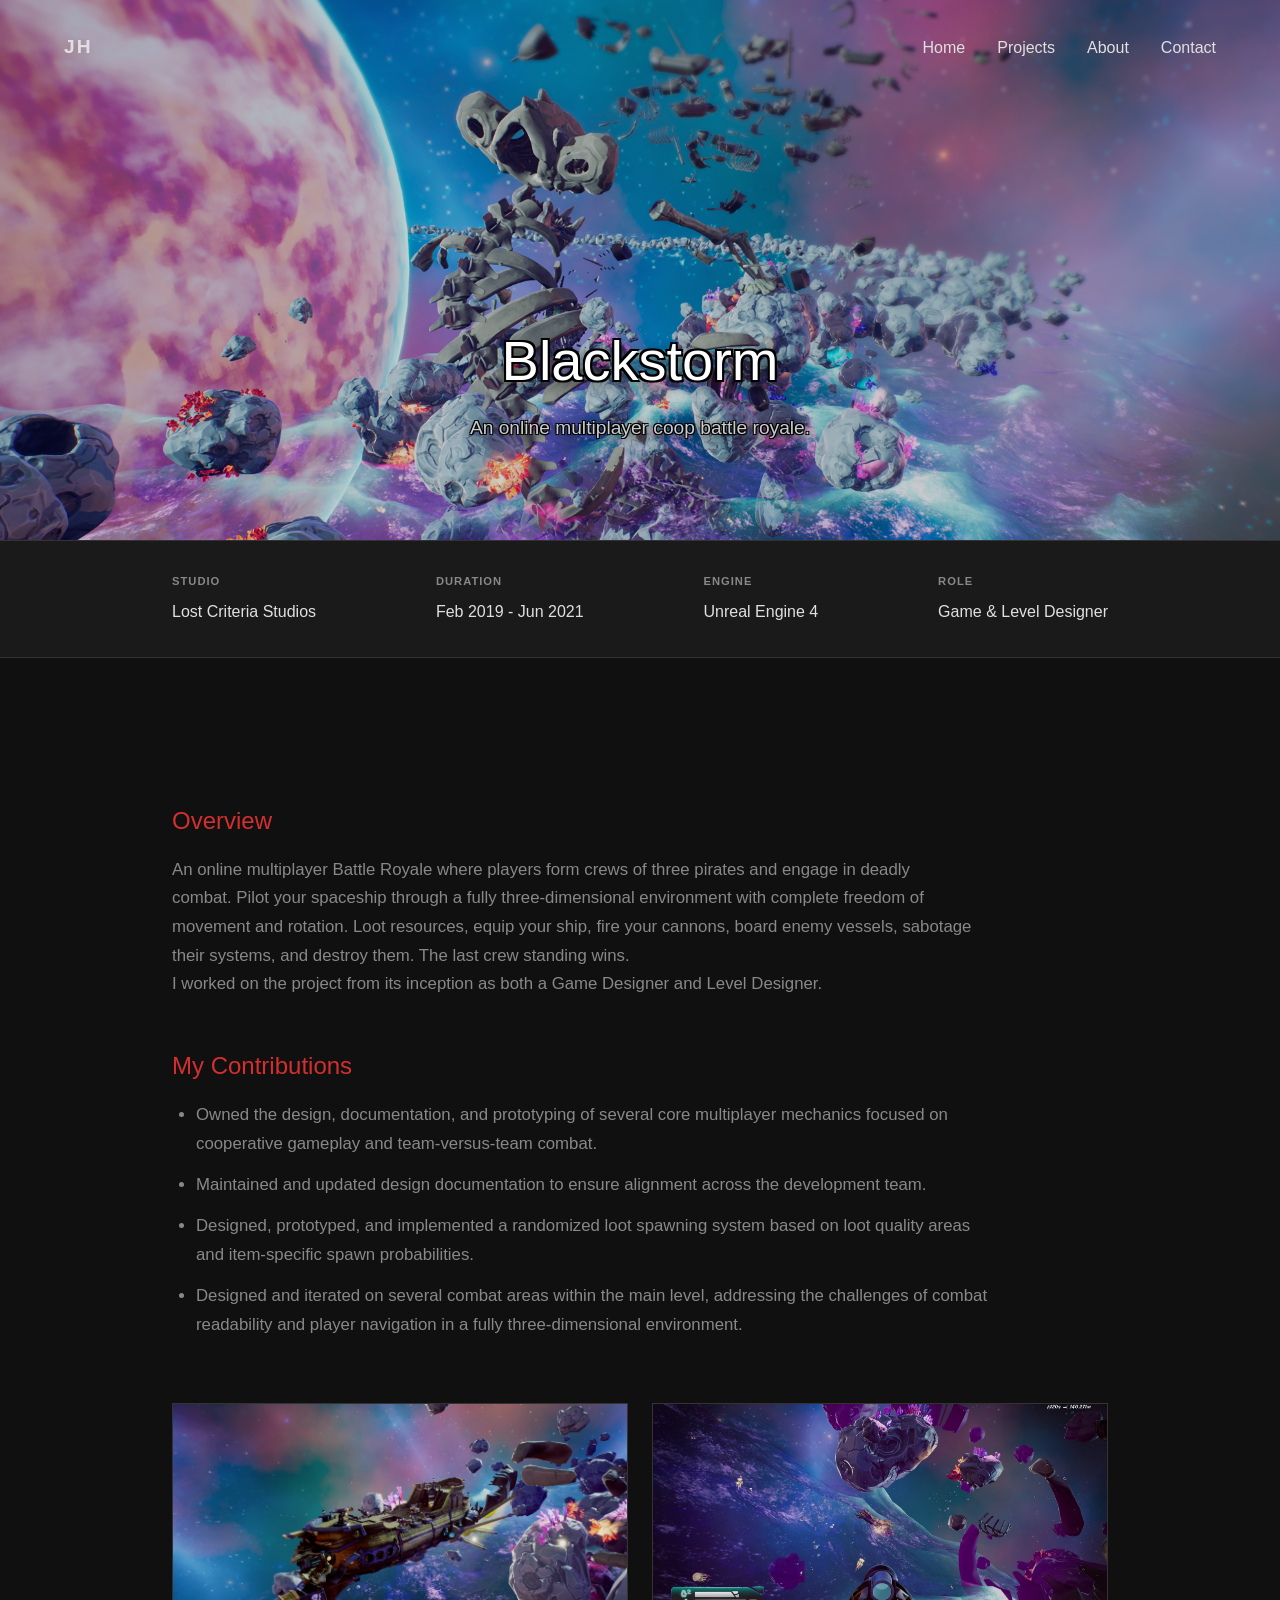
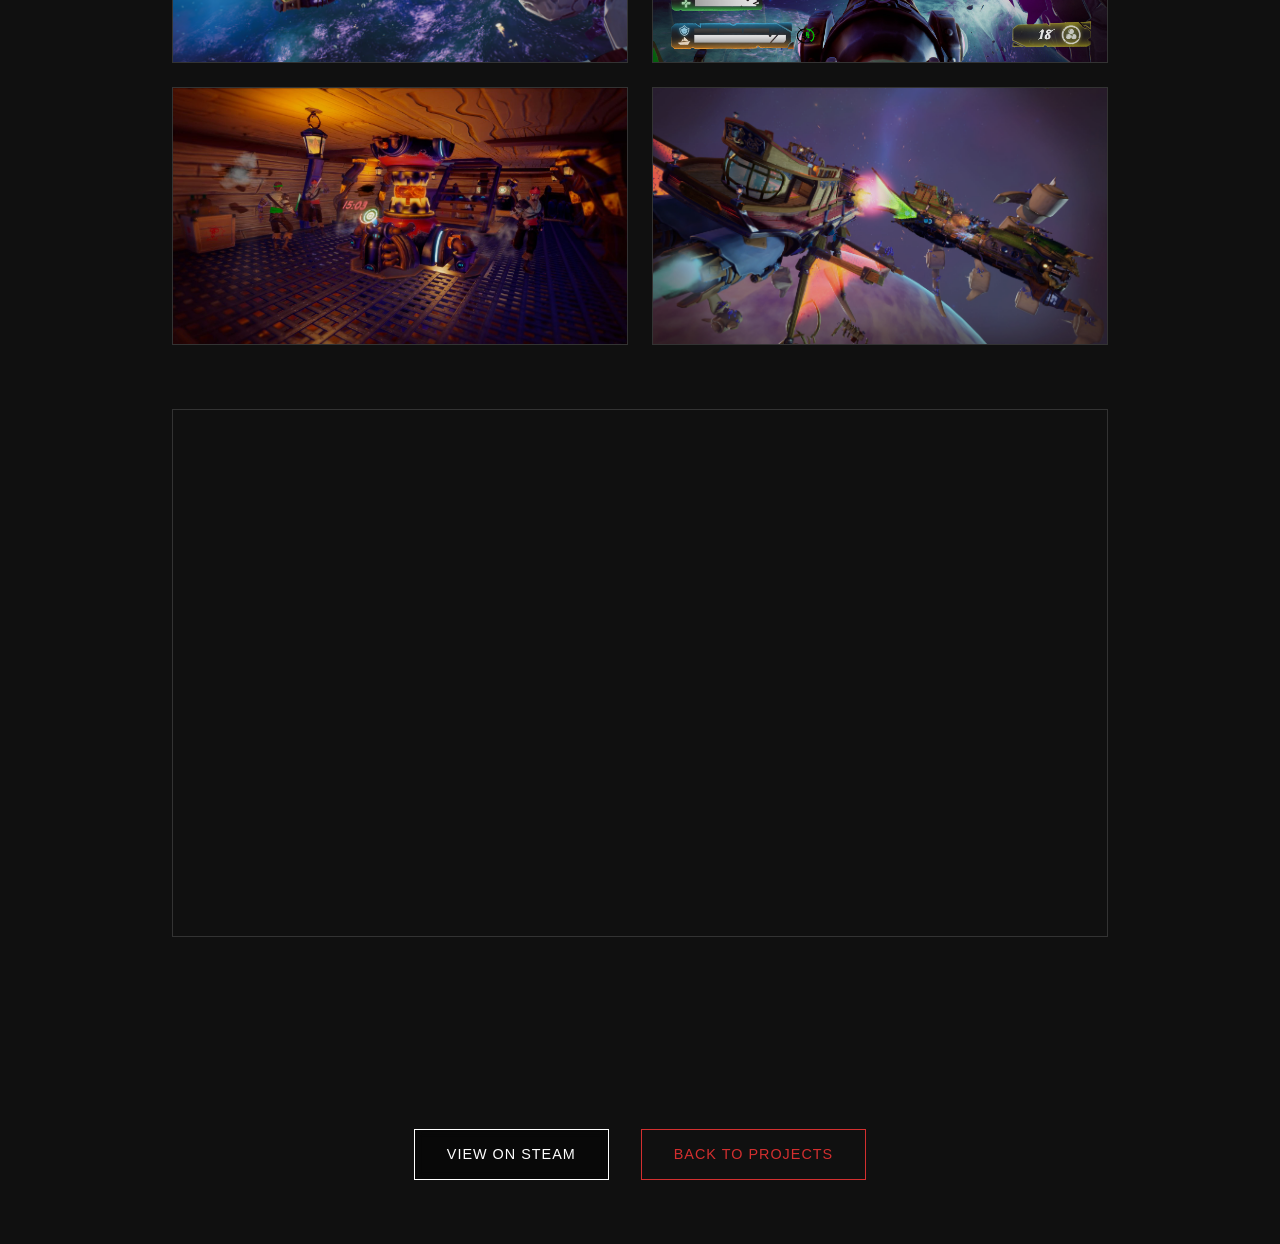
==== commit 7d5a1646: "Update blackstorm.html" ====
--- a/blackstorm.html
+++ b/blackstorm.html
@@ -372,14 +372,10 @@
           
             <h3>My Contributions</h3>
             <ul>
-                <li>Designed and documented gameplay systems and features.</li>
-                <li>Developed combat mechanics, weapon feel, and gameplay balance.</li>
-                <li>Owned the combat design of the final boss encounter.</li>
-                <li>Defined the level structure and progression from initial concept to implementation.</li>
-                <li>Designed gameplay spaces that supported narrative delivery and player experience.</li>
-                <li>Established mission flow, pacing, and player progression throughout the level.</li>
-                <li>Created and iterated on combat encounters.</li>
-                <li>Implemented level scripting and gameplay sequences.</li>
+                <li>Owned the design, documentation, and prototyping of several core multiplayer mechanics focused on cooperative gameplay and team-versus-team combat.</li>
+                <li>Maintained and updated design documentation to ensure alignment across the development team.</li>
+                <li>Designed, prototyped, and implemented a randomized loot spawning system based on loot quality areas and item-specific spawn probabilities.</li>
+                <li>Designed and iterated on several combat areas within the main level, addressing the challenges of combat readability and player navigation in a fully three-dimensional environment.</li>
             </ul>
         <!-- Galería de 4 imágenes -->
         <div class="project-gallery">
